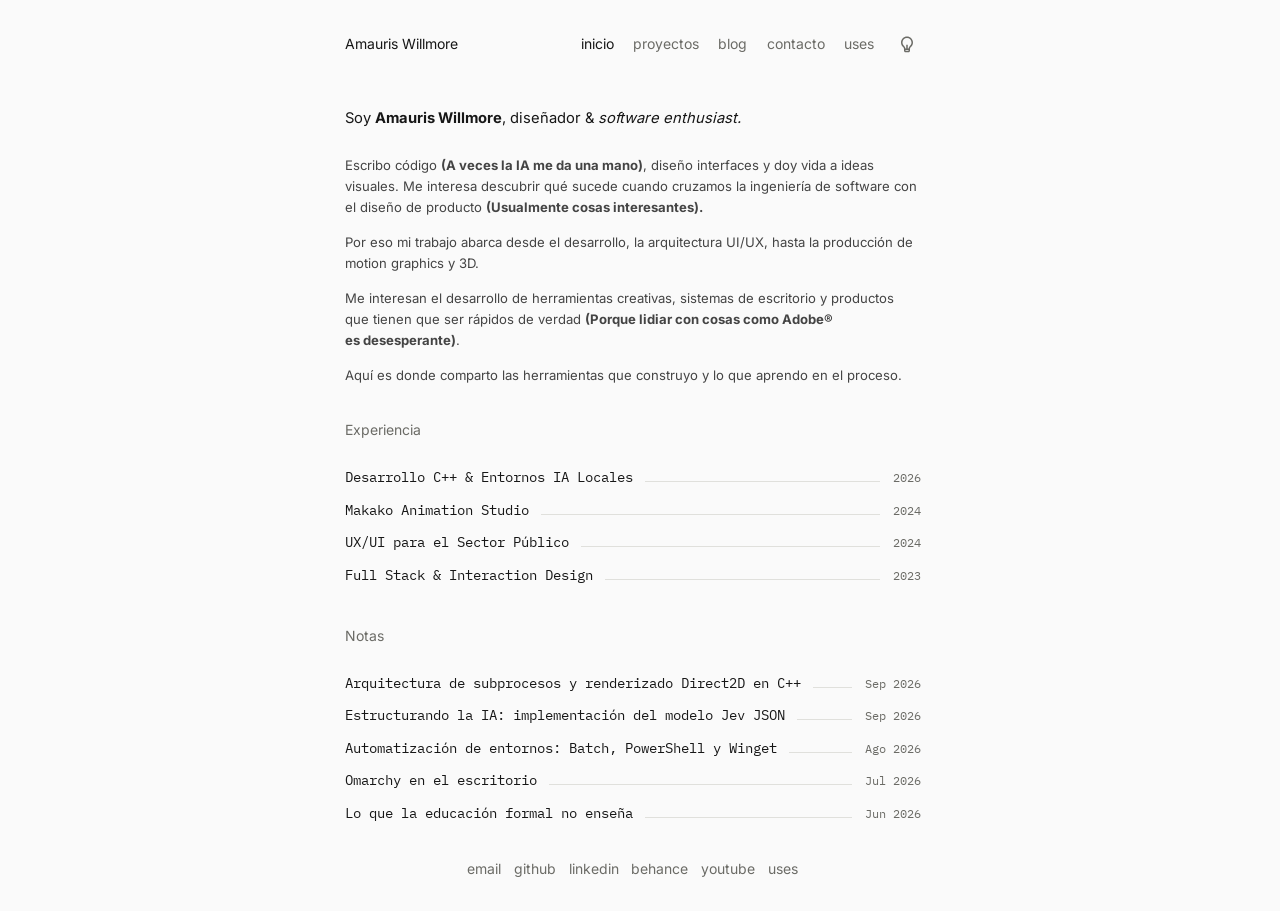
==== index.html @ b1c7f1e1 "" ====
<!DOCTYPE html>
<html lang="es">
<head>
    <meta charset="UTF-8">
    <meta name="viewport" content="width=device-width, initial-scale=1.0">
    <title>Amauris Willmore - Developer &amp; Product Designer</title>
    <meta name="description" content="Portafolio de Amauris Willmore. Developer, Product Designer (UI/UX) y especialista en producción audiovisual.">
    <meta name="theme-color" content="#fafafa" media="(prefers-color-scheme: light)">
    <meta name="theme-color" content="#0a0a0a" media="(prefers-color-scheme: dark)">
    <link rel="stylesheet" href="assets/css/main.css">
    <script src="assets/js/theme.js"></script>
</head>
<body class="is-single-screen">

    <div class="reading-progress" data-reading-progress aria-hidden="true"></div>

    <header class="site-header">
        <div class="site-title"><a href="index.html">Amauris Willmore</a></div>
        <div class="site-header__actions">
            <nav class="site-nav" aria-label="Navegación principal">
                <a href="index.html" aria-current="page">inicio</a>
                <a href="proyectos.html">proyectos</a>
                <a href="blog.html">blog</a>
                <a href="contact.html">contacto</a>
                <a href="uses.html">uses</a>
            </nav>
            <button class="theme-switch" type="button" role="switch" aria-label="Tema oscuro" aria-checked="false" data-theme-switch>
                <span class="theme-switch__icon" aria-hidden="true"></span>
            </button>
        </div>
    </header>

    <main>
        <h1 class="visually-hidden">Amauris Willmore — Diseñador de producto (UI/UX) & Software Enthusiast </h1>

        <section class="hero">
            <p class="hero__lead">Soy <b>Amauris Willmore</b>, diseñador & <i>software enthusiast.</i></p>

            <div class="prose">
                <p>Escribo código <b>(A veces la IA me da una mano)</b>, diseño interfaces y doy vida a ideas visuales. Me interesa descubrir qué sucede cuando cruzamos la ingeniería de software con el diseño de producto <b>(Usualmente cosas interesantes).</b> </p>

                <p>Por eso mi trabajo abarca desde el desarrollo, la arquitectura UI/UX, hasta la producción de motion graphics y  3D.</p>
                    
                <p>Me interesan el desarrollo de herramientas creativas, sistemas de escritorio y productos que tienen que ser rápidos de verdad <b>(Porque lidiar con cosas como Adobe® es desesperante)</b>.</p>

                <p>Aquí es donde comparto las herramientas que construyo y lo que aprendo en el proceso.</p>
            </div>
        </section>

        <div class="home-columns">
        <section class="experience">
            <h2 class="section-title">Experiencia</h2>

            <ul class="row-list">
                <li class="row">
                    <a class="row__title" href="proyectos.html">Desarrollo C++ &amp; Entornos IA Locales</a>
                    <span class="row__meta"><span>2026</span></span>
                </li>
                <li class="row">
                    <a class="row__title" href="proyectos.html">Makako Animation Studio</a>
                    <span class="row__meta"><span>2024</span></span>
                </li>
                <li class="row">
                    <a class="row__title" href="proyectos.html">UX/UI para el Sector Público</a>
                    <span class="row__meta"><span>2024</span></span>
                </li>
                <li class="row">
                    <a class="row__title" href="proyectos.html">Full Stack &amp; Interaction Design</a>
                    <span class="row__meta"><span>2023</span></span>
                </li>
            </ul>
        </section>

        <section class="writing">
            <h2 class="section-title">Notas</h2>

            <ul class="row-list">
                <li class="row">
                    <a class="row__title" href="nota-cpp.html">Arquitectura de subprocesos y renderizado Direct2D en C++</a>
                    <span class="row__meta">Sep 2026</span>
                </li>
                <li class="row">
                    <a class="row__title" href="nota-ia.html">Estructurando la IA: implementación del modelo Jev JSON</a>
                    <span class="row__meta">Sep 2026</span>
                </li>
                <li class="row">
                    <a class="row__title" href="nota-automatizacion.html">Automatización de entornos: Batch, PowerShell y Winget</a>
                    <span class="row__meta">Ago 2026</span>
                </li>
                <li class="row">
                    <a class="row__title" href="nota-omarchy.html">Omarchy en el escritorio</a>
                    <span class="row__meta">Jul 2026</span>
                </li>
                <li class="row">
                    <a class="row__title" href="nota-educacion.html">Lo que la educación formal no enseña</a>
                    <span class="row__meta">Jun 2026</span>
                </li>
            </ul>
        </section>
        </div>
    </main>

        <footer class="site-footer">
        <nav class="site-footer__links" aria-label="Enlaces del pie">
            <a href="mailto:amauriswillwork@gmail.com">email</a>
            <a href="https://github.com/amauriswill" target="_blank" rel="noopener noreferrer">github</a>
            <a href="https://www.linkedin.com/in/amauriswill/" target="_blank" rel="noopener noreferrer">linkedin</a>
            <a href="https://behance.net/amauriswill" target="_blank" rel="noopener noreferrer">behance</a>
            <a href="https://youtube.com/@amaurisfolio" target="_blank" rel="noopener noreferrer">youtube</a>
            <a href="uses.html">uses</a>
        </nav>
    </footer>

</body>
</html>
---- assets/css/main.css ----
@font-face {
    font-family: "Inter";
    font-style: normal;
    font-weight: 100 900;
    font-display: swap;
    src: url("../fonts/inter-latin.woff2") format("woff2");
    unicode-range: U+0000-00FF, U+0131, U+0152-0153, U+02BB-02BC, U+02C6, U+02DA, U+02DC, U+0304, U+0308, U+0329, U+2000-206F, U+20AC, U+2122, U+2191, U+2193, U+2212, U+2215, U+FEFF, U+FFFD;
}

@font-face {
    font-family: "IBM Plex Mono";
    font-style: normal;
    font-weight: 400;
    font-display: swap;
    src: url("../fonts/ibm-plex-mono-400-latin.woff2") format("woff2");
    unicode-range: U+0000-00FF, U+0131, U+0152-0153, U+02BB-02BC, U+02C6, U+02DA, U+02DC, U+0304, U+0308, U+0329, U+2000-206F, U+20AC, U+2122, U+2191, U+2193, U+2212, U+2215, U+FEFF, U+FFFD;
}

@font-face {
    font-family: "IBM Plex Mono";
    font-style: normal;
    font-weight: 500;
    font-display: swap;
    src: url("../fonts/ibm-plex-mono-500-latin.woff2") format("woff2");
    unicode-range: U+0000-00FF, U+0131, U+0152-0153, U+02BB-02BC, U+02C6, U+02DA, U+02DC, U+0304, U+0308, U+0329, U+2000-206F, U+20AC, U+2122, U+2191, U+2193, U+2212, U+2215, U+FEFF, U+FFFD;
}

@font-face {
    font-family: "IBM Plex Mono";
    font-style: normal;
    font-weight: 600;
    font-display: swap;
    src: url("../fonts/ibm-plex-mono-600-latin.woff2") format("woff2");
    unicode-range: U+0000-00FF, U+0131, U+0152-0153, U+02BB-02BC, U+02C6, U+02DA, U+02DC, U+0304, U+0308, U+0329, U+2000-206F, U+20AC, U+2122, U+2191, U+2193, U+2212, U+2215, U+FEFF, U+FFFD;
}


:root {
    color-scheme: light;

    --color-bg: #fafafa;
    --color-bg: light-dark(#fafafa, #0a0a0a);
    --color-text: #171717;
--color-text: light-dark(#171717, #e6e6e3);
    --color-muted: #6b6b66;
--color-muted: light-dark(#6b6b66, #8a8a85);
    --color-surface: #f0f0f0;
--color-surface: light-dark(#f0f0f0, #171717);
    --color-accent: #7c700f;
--color-accent: light-dark(#7c700f, #f7df1e);
    --color-line: #e0e0dc;
    --color-line: light-dark(#e0e0dc, #2a2a2a);
    --color-code-dark: #151515;
--code-text: #e5e4e7;
    --text-ink-soft: color-mix(in srgb, var(--color-text) 80%, var(--color-bg));

    --font-sans: "Inter", -apple-system, BlinkMacSystemFont, "Segoe UI", Roboto, Helvetica, Arial, sans-serif;
    --font-mono: "IBM Plex Mono", ui-monospace, SFMono-Regular, Menlo, Consolas, "Liberation Mono", monospace;
    --weight-regular: 400;
    --weight-medium: 500;
    --weight-semibold: 600;
--text-body: 0.9375rem;
    --text-2xs: 0.75rem;
    --text-xs: 0.85rem;
--text-sm: 0.875rem;
    --text-base: 0.95rem;
    --text-md: 1.05rem;
    --text-lg: 1.1rem;
--text-2xl: 1.875rem;
--text-prose: 1.0625rem;
    --leading: 1.6;
--leading-prose: 1.8;

    --space-3xs: 0.2rem;
    --space-2xs: 0.3rem;
    --space-xs: 0.4rem;
    --space-sm: 0.5rem;
    --space-md: 0.8rem;
    --space-lg: 1rem;
    --space-xl: 1.2rem;
    --space-2xl: 1.5rem;
    --space-3xl: 2rem;
    --space-4xl: 2.5rem;
    --space-5xl: 3rem;
    --space-7xl: 4rem;

    --reading-measure: 576px;
    --reading-measure-wide: 672px;
--page-pad-y: 6rem;
    --gutter: 1.5rem;

    --screen-pad-y: clamp(0.75rem, 3.4vh, 2.4rem);
    --screen-header-gap: clamp(1.1rem, 5.5vh, 3.5rem);
    --screen-lead-gap: clamp(0.8rem, 2.9vh, 2rem);
    --screen-para-gap: clamp(0.4rem, 1.55vh, 1.1rem);
    --screen-section-gap: clamp(0.8rem, 3.7vh, 2.5rem);
    --screen-title-gap: clamp(0.35rem, 2.2vh, 1.3rem);
    --screen-footer-gap: clamp(0.7rem, 3.2vh, 2.4rem);
    --screen-lead: clamp(0.92rem, 1.55vh, 1.02rem);
    --screen-prose: clamp(0.82rem, 1.45vh, 0.95rem);
    --screen-row-pad: clamp(0.12rem, 0.56vh, 0.46rem);
    --radius-sm: 4px;
    --radius-lg: 0.5rem;
--space-prose: 1.35rem;

    --transition-color: color 0.2s ease-in-out;
    --transition-knob: transform 0.2s ease-in-out, background-color 0.2s ease-in-out;
}

:root[data-theme="dark"] {
    color-scheme: dark;
}


*,
*::before,
*::after {
    box-sizing: border-box;
}

html {
    -webkit-text-size-adjust: 100%;
    scrollbar-gutter: stable;
}

ul[class] {
    margin: 0;
    padding: 0;
    list-style: none;
}

img {
    max-width: 100%;
    height: auto;
}


body {
    max-width: calc(var(--reading-measure) + (2 * var(--gutter)));
    margin: 0 auto;
padding: var(--page-pad-y) var(--gutter);

    font-family: var(--font-sans);
    font-size: var(--text-body);
    font-weight: var(--weight-regular);
    line-height: var(--leading);
    color: var(--color-text);
    background-color: var(--color-bg);
    transition: background-color 0.3s ease-in-out, color 0.3s ease-in-out;
    -webkit-font-smoothing: antialiased;
}

::selection {
    color: var(--color-text);
    background-color: var(--color-surface);
}

.page-wide {
    max-width: calc(var(--reading-measure-wide) + (2 * var(--gutter)));
}

a {
    color: var(--color-accent);
    text-decoration: none;
    background-image: linear-gradient(var(--color-accent), var(--color-accent));
    background-repeat: no-repeat;
    background-position: right center;
    background-size: 0% 1px;
    transition: background-size 150ms ease-in-out;
}

a:hover {
    background-size: 100% 1px;
}

.site-title a,
.site-nav a,
.site-footer a,
.article__back {
    background-image: none;
}

@media (prefers-reduced-motion: reduce) {
    a {
        transition: none;
    }
}

a:focus-visible,
button:focus-visible {
    outline: 2px solid var(--color-accent);
    outline-offset: 2px;
}

h1,
h2,
h3 {
    font-weight: var(--weight-semibold);
    margin: 0 0 var(--space-lg);
text-wrap: balance;
}

.article__title {
    margin: 0 0 var(--space-md);
    font-size: var(--text-2xl);
    font-weight: var(--weight-semibold);
line-height: 1.25;
letter-spacing: -0.025em;
}

.article__standfirst {
    margin: 0;
line-height: 1.625;
    color: var(--color-muted);
}

.prose {
    font-size: var(--text-prose);
    line-height: var(--leading-prose);
    color: var(--text-ink-soft);
}

.prose p {
    margin: 0 0 var(--space-prose);
    text-wrap: pretty;
}

.prose h2 {
    margin: 2em 0 1em;
    font-size: 1.5em;
    letter-spacing: -0.025em;
}

.prose h3 {
    margin: 1.5em 0 0.5em;
    font-size: 1.25em;
    letter-spacing: -0.025em;
}

.prose strong {
    color: var(--color-text);
}

.prose li {
    color: var(--text-ink-soft);
}

.prose li::marker {
    color: var(--color-accent);
}

.prose blockquote {
    margin: 1.6em 0;
    padding-left: 1.6em;
    border-left: 2px solid var(--color-accent);
    color: var(--color-muted);
    font-style: normal;
}

.prose img {
    width: 100%;
    border: 1px solid var(--color-line);
    border-radius: var(--radius-lg);
}

code {
    padding: 0.1em 0.35em;
    font-family: var(--font-mono);
    font-size: 0.82em;
    font-weight: var(--weight-medium);
    color: var(--color-text);
    background-color: var(--color-surface);
    border: 1px solid var(--color-line);
    border-radius: var(--radius-sm);
}

pre {
    margin: 0 0 var(--space-prose);
    padding: var(--space-lg);
    background: var(--color-code-dark);
    border: 1px solid var(--color-line);
    border-radius: var(--radius-lg);
    overflow-x: auto;
    font-size: 0.85em;
    line-height: 1.7;
    white-space: pre-wrap;
    word-break: break-word;
}

pre code {
    padding: 0;
    font-size: 0.875em;
    font-weight: var(--weight-regular);
    color: var(--code-text);
    background: none;
    border: 0;
    border-radius: 0;
}



.site-header {
    display: flex;
    justify-content: space-between;
    align-items: baseline;
    flex-wrap: wrap;
    gap: var(--space-lg);
    margin-bottom: var(--space-5xl);
}

.site-title {
    font-size: var(--text-sm);
    font-weight: var(--weight-regular);
}

.site-title a {
    color: var(--color-text);
    border-bottom: none;
}

.site-nav {
    display: flex;
    flex-wrap: wrap;
    gap: var(--space-xl);
}

.site-nav a {
    color: var(--color-muted);
    font-size: var(--text-sm);
    border-bottom: none;
    transition: var(--transition-color);
}

.site-nav a[aria-current="page"] {
    color: var(--color-text);
}

.site-nav a:hover {
    color: var(--color-accent);
}



.site-header__actions {
    display: flex;
    align-items: center;
    flex-wrap: wrap;
    gap: var(--space-xl);
}

.theme-switch {
display: none;
    align-items: center;
    padding: var(--space-2xs);
    color: var(--color-muted);
    background: none;
    border: 0;
    cursor: pointer;
    transition: var(--transition-color);
}

.js .theme-switch {
    display: inline-flex;
}

.theme-switch:hover {
    color: var(--color-text);
}

.theme-switch__icon {
    width: 1.125rem;
    height: 1.125rem;
    background-color: currentColor;
    -webkit-mask: url("../icons/lightbulb.svg") center / contain no-repeat;
    mask: url("../icons/lightbulb.svg") center / contain no-repeat;
    transition: var(--transition-knob);
}

.theme-switch[aria-checked="true"] .theme-switch__icon {
    color: var(--color-text);
    transform: rotate(-18deg);
}


body:not(.is-single-screen) {
    padding-top: var(--space-3xl);
    padding-bottom: var(--space-3xl);
}

.page-title {
    margin-top: var(--space-2xl);
    margin-bottom: var(--space-sm);
    font-size: var(--text-lg);
    line-height: 1.3;
}

.section-title {
    margin: var(--space-4xl) 0 var(--space-md);
    font-size: var(--text-sm);
    font-weight: var(--weight-regular);
    color: var(--color-muted);
}

.subtitle {
    color: var(--color-muted);
    font-size: var(--text-md);
}

.page-intro .subtitle {
    margin: 0 0 var(--space-4xl);
    line-height: var(--leading);
}


.entry {
    display: flex;
    justify-content: space-between;
    align-items: flex-start;
    padding: var(--space-lg) 0;
}

.entry__body {
    max-width: 100%;
}

.entry__title {
    display: flex;
    align-items: baseline;
    flex: 1 1 auto;
    min-width: 0;
    gap: var(--space-md);
    font-family: var(--font-mono);
    font-size: var(--text-sm);
    font-weight: var(--weight-regular);
    color: var(--color-text);
}

.entry__title::after {
    content: "";
    flex: 1 1 auto;
    min-width: var(--space-lg);
    height: 1px;
    background-color: var(--color-line);
}

.entry__title:hover,
.entry__title:focus-visible {
    color: var(--color-accent);
}

.entry__desc {
    margin: var(--space-3xs) 0 0;
    font-size: var(--text-sm);
    color: var(--color-muted);
}

.entry__meta {
    margin-left: var(--space-lg);
    font-size: var(--text-xs);
    text-align: right;
    white-space: nowrap;
    color: var(--color-muted);
}

.entry--detail {
    padding: var(--space-xl) 0;
}

.entry--detail .entry__title {
    margin-bottom: var(--space-2xs);
    font-size: var(--text-md);
}

.entry--detail .entry__desc {
    margin-top: 0;
    font-size: var(--text-base);
}

.entry--detail .entry__meta {
    margin-top: var(--space-3xs);
}

.entry--block {
    flex-direction: column;
    gap: var(--space-3xs);
    padding: var(--space-xl) 0;
}

.entry--block .entry__body {
    max-width: 100%;
}

.entry--block .entry__title {
    margin-bottom: var(--space-3xs);
    font-size: var(--text-md);
    font-weight: var(--weight-semibold);
}

.entry--block .entry__desc {
    margin-top: 0;
}


.tags {
    display: flex;
    flex-wrap: wrap;
    gap: var(--space-sm);
    margin-top: var(--space-md);
}

.tag {
    font-size: var(--text-2xs);
    color: var(--color-muted);
}


.project {
    margin-bottom: var(--space-3xl);
}

.project__header {
    display: flex;
    justify-content: space-between;
    align-items: baseline;
    gap: var(--space-md);
    margin-bottom: var(--space-2xs);
}

.project__title,
.project__role {
    font-family: var(--font-mono);
}

.project__title {
    display: flex;
    align-items: baseline;
    flex: 1 1 auto;
    min-width: 0;
    gap: var(--space-md);
    font-size: var(--text-sm);
    font-weight: var(--weight-regular);
}

.project__title::after {
    content: "";
    flex: 1 1 auto;
    min-width: var(--space-lg);
    height: 1px;
    background-color: var(--color-line);
}

.project__meta,
.entry__meta {
    font-family: var(--font-mono);
    font-size: var(--text-2xs);
}

.project__meta {
    color: var(--color-muted);
}

.project__role {
    margin: 0 0 var(--space-2xs);
    font-size: var(--text-base);
    font-weight: var(--weight-medium);
}

.project__desc {
    margin: 0;
    font-size: var(--text-base);
    color: var(--color-muted);
}


.article__context {
    display: flex;
    align-items: center;
    justify-content: space-between;
    gap: var(--space-lg);
margin-bottom: var(--space-4xl);
    font-size: var(--text-sm);
    color: var(--color-muted);
}

.article__crumbs {
    display: flex;
    align-items: center;
    gap: var(--space-2xs);
}

.article__crumbs a:hover {
    color: var(--color-text);
}

.site-time {
    font-family: var(--font-mono);
    font-size: var(--text-2xs);
    white-space: nowrap;
}

.article__header {
margin-bottom: var(--space-7xl);
}

.article__back {
    display: inline-block;
    margin-top: var(--space-3xl);
    font-weight: var(--weight-medium);
    border-bottom: none;
}


.site-footer a {
    color: var(--color-muted);
    border-bottom: none;
    transition: var(--transition-color);
}

.site-footer a:hover {
    color: var(--color-text);
}

.site-footer__note {
    flex-basis: 100%;
    margin: 0;
    font-size: var(--text-sm);
    color: var(--color-muted);
}


.section-more {
    margin: var(--space-3xl) 0 0;
    font-size: var(--text-base);
}


.credentials {
    margin: 0;
    padding-left: var(--space-xl);
    list-style: disc;
    font-size: var(--text-base);
    color: var(--color-muted);
}

.credentials li {
    margin-bottom: var(--space-3xs);
}


.reading-progress {
    position: fixed;
    top: 0;
    right: 0;
    left: 0;
    height: var(--space-3xs);
    z-index: 10;
    background-color: var(--color-accent);
    transform: scaleX(0);
    transform-origin: 0%;
}


.visually-hidden {
    position: absolute;
    width: 1px;
    height: 1px;
    margin: -1px;
    padding: 0;
    overflow: hidden;
    white-space: nowrap;
    border: 0;
    clip-path: inset(50%);
}




.hero {
    margin-bottom: var(--space-3xl);
}

.hero__lead {
    max-width: none;
    margin: 0 0 var(--space-lg);
    font-size: var(--text-md);
    line-height: 1.5;
    color: var(--color-text);
}

.hero .prose {
    max-width: 34em;
}

.hero .prose a,
.page-intro .prose a {
    color: var(--color-text);
    background-image: none;
    text-decoration: underline;
    text-underline-offset: 3px;
    text-decoration-thickness: 1px;
    text-decoration-color: var(--color-line);
    transition: var(--transition-color);
}

.hero .prose a:hover,
.page-intro .prose a:hover {
    text-decoration-color: var(--color-accent);
}


.row-list {
    margin: 0;
    padding: 0;
    list-style: none;
}

.row {
    display: flex;
    align-items: baseline;
    gap: var(--space-md);
    padding: var(--space-sm) 0;
}

.row__title {
    flex: 1 1 auto;
    display: flex;
    align-items: baseline;
    gap: var(--space-md);
    min-width: 0;
    font-family: var(--font-mono);
    font-size: var(--text-sm);
    font-weight: var(--weight-regular);
    color: var(--color-text);
    background-image: none;
}

.row__title::after {
    content: "";
    flex: 1 1 auto;
    height: 1px;
    background-color: var(--color-line);
}


.row__title:hover {
    color: var(--color-accent);
}

.row__meta {
    flex: 0 0 auto;
    display: flex;
    gap: var(--space-md);
    font-family: var(--font-mono);
    font-size: var(--text-2xs);
    color: var(--color-muted);
    white-space: nowrap;
    text-align: right;
}


.site-footer {
    display: flex;
    align-items: baseline;
    justify-content: center;
    gap: var(--space-lg);
    margin-top: var(--space-7xl);
    padding-top: var(--space-3xl);
    font-size: var(--text-sm);
}

.site-footer__links {
    display: flex;
    flex-wrap: wrap;
    justify-content: center;
    margin: 0 auto;
    gap: var(--space-md);
}

.site-footer a {
    color: var(--color-muted);
    background-image: none;
    transition: var(--transition-color);
}

.site-footer a:hover {
    color: var(--color-text);
}

@media (max-width: 550px) {
    body {
padding: var(--space-7xl) var(--gutter);
    }

    .entry {
        flex-direction: column;
        gap: var(--space-xs);
    }

    .entry__meta {
        margin-left: 0;
        text-align: left;
    }

    .entry__title::after,
    .project__title::after {
        display: none;
    }

    .project__header {
        flex-direction: column;
        gap: var(--space-3xs);
    }

    .row {
        flex-wrap: wrap;
        gap: var(--space-2xs);
    }

    .row__title::after {
        display: none;
    }

    .row__meta {
        flex-basis: 100%;
        text-align: left;
    }

    .site-footer {
        flex-direction: column;
        gap: var(--space-md);
    }
}


body.is-single-screen {
    min-height: 100vh;
    min-height: 100dvh;
    display: flex;
    flex-direction: column;
    padding-top: var(--screen-pad-y);
    padding-bottom: var(--screen-pad-y);
}

body.is-single-screen .reading-progress {
    display: none;
}

.is-single-screen .site-header {
    flex: 0 0 auto;
    margin-bottom: var(--screen-header-gap);
}

.is-single-screen .hero {
    margin-bottom: 0;
}

.is-single-screen .hero__lead {
    margin-bottom: var(--screen-lead-gap);
    font-size: var(--screen-lead);
    line-height: 1.45;
}

.is-single-screen .hero .prose {
    max-width: none;
    font-size: var(--screen-prose);
    line-height: var(--leading);
}

.is-single-screen .hero .prose p {
    margin-bottom: var(--screen-para-gap);
}

@media (max-height: 700px) {
    .is-single-screen .hero .prose p:last-child,
    .is-single-screen .hero .prose p:nth-last-child(2) {
        display: none;
    }

    .is-single-screen .row {
        padding: 0.1rem 0;
    }

    .is-single-screen .row__title,
    .is-single-screen .row__meta {
        font-size: var(--text-2xs);
        line-height: 1.35;
    }

    .is-single-screen .section-title {
        margin-bottom: var(--space-3xs);
    }

    body.is-single-screen {
        padding-top: var(--space-lg);
        padding-bottom: var(--space-lg);
    }

    .is-single-screen .site-header {
        margin-bottom: var(--space-lg);
    }

    .is-single-screen .hero__lead {
        margin-bottom: var(--space-md);
    }

    .is-single-screen .site-footer {
        margin-top: var(--space-3xl);
    }
}

.home-columns {
    min-height: 0;
}

.is-single-screen .section-title {
    margin: var(--screen-section-gap) 0 var(--screen-title-gap);
}

.is-single-screen .row {
    padding: var(--screen-row-pad) 0;
}

.is-single-screen .site-footer {
    flex: 0 0 auto;
    margin-top: var(--screen-footer-gap);
    padding-top: 0;
}
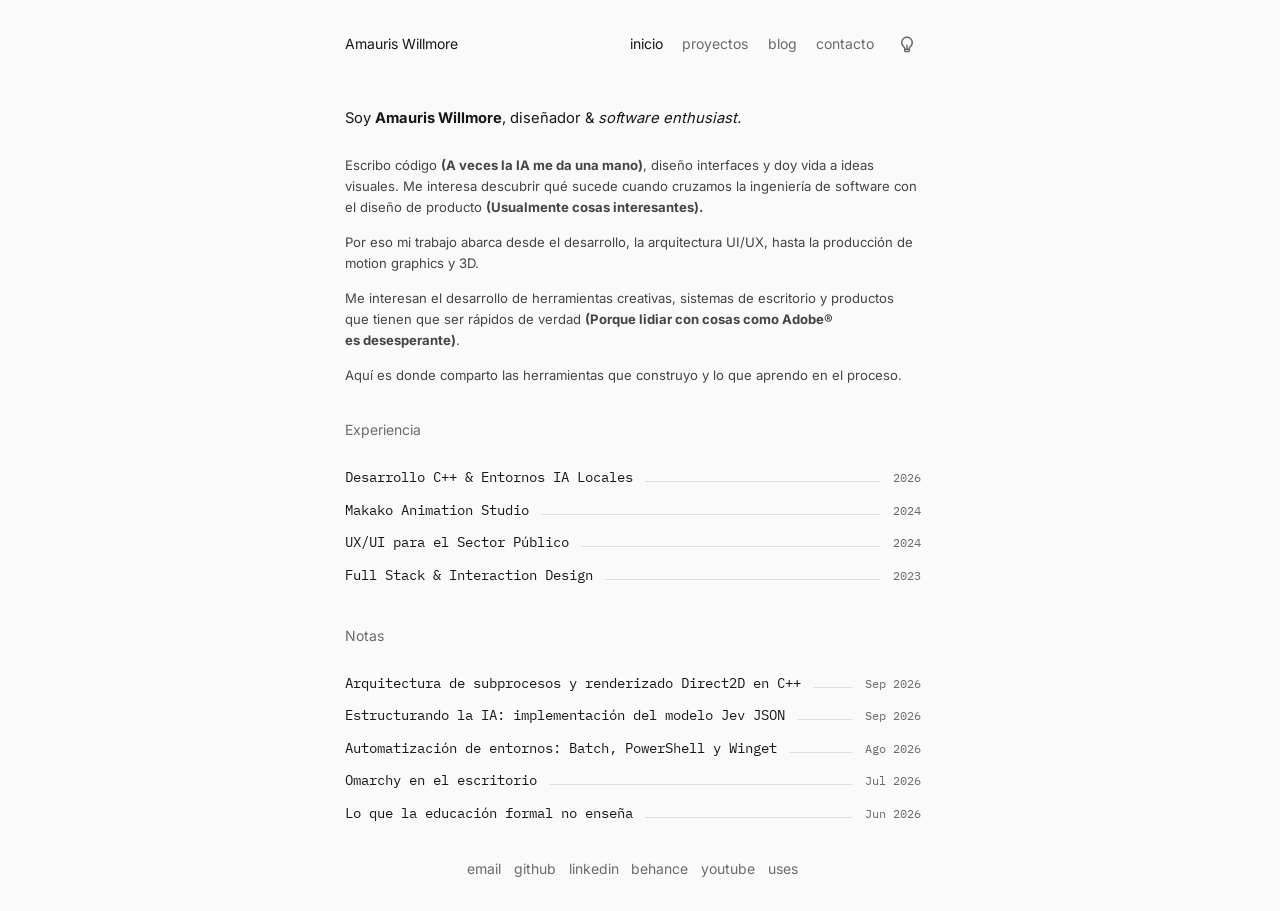
==== commit 598a5f9d: "" ====
--- a/index.html
+++ b/index.html
@@ -22,7 +22,6 @@
                 <a href="proyectos.html">proyectos</a>
                 <a href="blog.html">blog</a>
                 <a href="contact.html">contacto</a>
-                <a href="uses.html">uses</a>
             </nav>
             <button class="theme-switch" type="button" role="switch" aria-label="Tema oscuro" aria-checked="false" data-theme-switch>
                 <span class="theme-switch__icon" aria-hidden="true"></span>
--- a/assets/css/main.css
+++ b/assets/css/main.css
@@ -105,12 +105,27 @@
     --radius-lg: 0.5rem;
 --space-prose: 1.35rem;
 
-    --transition-color: color 0.2s ease-in-out;
-    --transition-knob: transform 0.2s ease-in-out, background-color 0.2s ease-in-out;
+    --transition-color: color 161ms ease-in-out;
+    --transition-knob: transform 161ms ease-in-out, background-color 161ms ease-in-out;
 }
 
 :root[data-theme="dark"] {
     color-scheme: dark;
+}
+
+@keyframes fade-in-down {
+    from {
+        opacity: 0;
+        transform: translateY(-8px);
+    }
+    to {
+        opacity: 1;
+        transform: translateY(0);
+    }
+}
+
+.is-single-screen main {
+    animation: fade-in-down 161ms ease-in-out both;
 }
 
 
@@ -148,7 +163,7 @@
     line-height: var(--leading);
     color: var(--color-text);
     background-color: var(--color-bg);
-    transition: background-color 0.3s ease-in-out, color 0.3s ease-in-out;
+    transition: background-color 161ms ease-in-out, color 161ms ease-in-out;
     -webkit-font-smoothing: antialiased;
 }
 
@@ -185,6 +200,10 @@
 @media (prefers-reduced-motion: reduce) {
     a {
         transition: none;
+    }
+
+    .is-single-screen main {
+        animation: none;
     }
 }
 
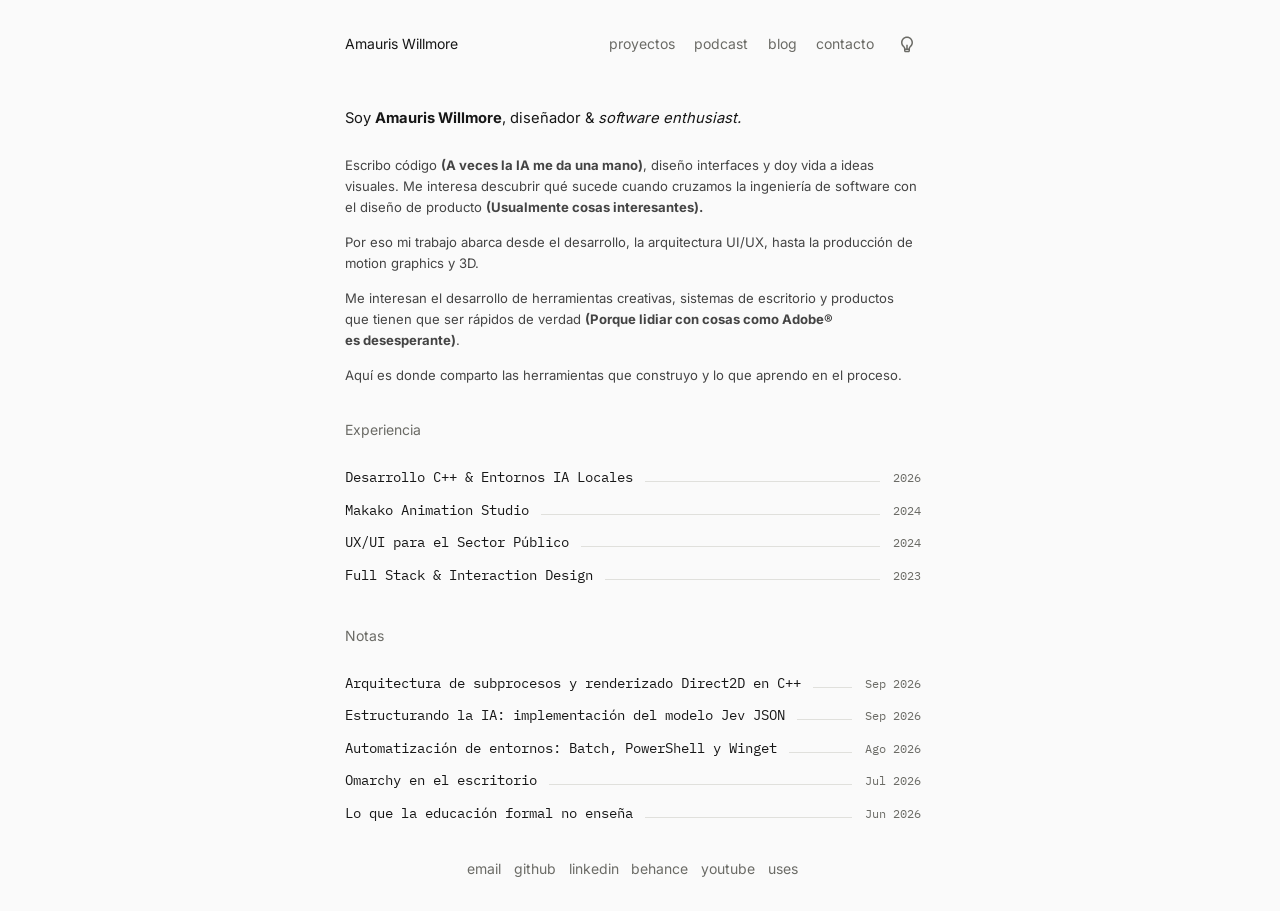
==== commit 54293970: "" ====
--- a/index.html
+++ b/index.html
@@ -7,6 +7,13 @@
     <meta name="description" content="Portafolio de Amauris Willmore. Developer, Product Designer (UI/UX) y especialista en producción audiovisual.">
     <meta name="theme-color" content="#fafafa" media="(prefers-color-scheme: light)">
     <meta name="theme-color" content="#0a0a0a" media="(prefers-color-scheme: dark)">
+    <link rel="icon" href="favicon.ico" sizes="any">
+    <link rel="icon" href="assets/icons/aw.svg" type="image/svg+xml">
+    <link rel="icon" href="assets/icons/aw-32.png" sizes="32x32" type="image/png">
+    <link rel="apple-touch-icon" href="assets/icons/aw-180.png">
+    <link rel="apple-touch-icon" href="assets/icons/aw-192.png">
+    <link rel="mask-icon" href="assets/icons/aw.svg" color="#000000">
+    <link rel="manifest" href="site.webmanifest">
     <link rel="stylesheet" href="assets/css/main.css">
     <script src="assets/js/theme.js"></script>
 </head>
@@ -18,8 +25,8 @@
         <div class="site-title"><a href="index.html">Amauris Willmore</a></div>
         <div class="site-header__actions">
             <nav class="site-nav" aria-label="Navegación principal">
-                <a href="index.html" aria-current="page">inicio</a>
                 <a href="proyectos.html">proyectos</a>
+                <a href="podcast.html">podcast</a>
                 <a href="blog.html">blog</a>
                 <a href="contact.html">contacto</a>
             </nav>
@@ -111,4 +118,4 @@
     </footer>
 
 </body>
-</html>
+</html>
--- a/assets/css/main.css
+++ b/assets/css/main.css
@@ -128,6 +128,14 @@
     animation: fade-in-down 161ms ease-in-out both;
 }
 
+@view-transition {
+    navigation: auto;
+}
+
+::view-transition-new(root) {
+    animation: fade-in-down 161ms ease-in-out both;
+}
+
 
 *,
 *::before,
@@ -203,6 +211,11 @@
     }
 
     .is-single-screen main {
+        animation: none;
+    }
+
+    ::view-transition-new(root),
+    ::view-transition-old(root) {
         animation: none;
     }
 }
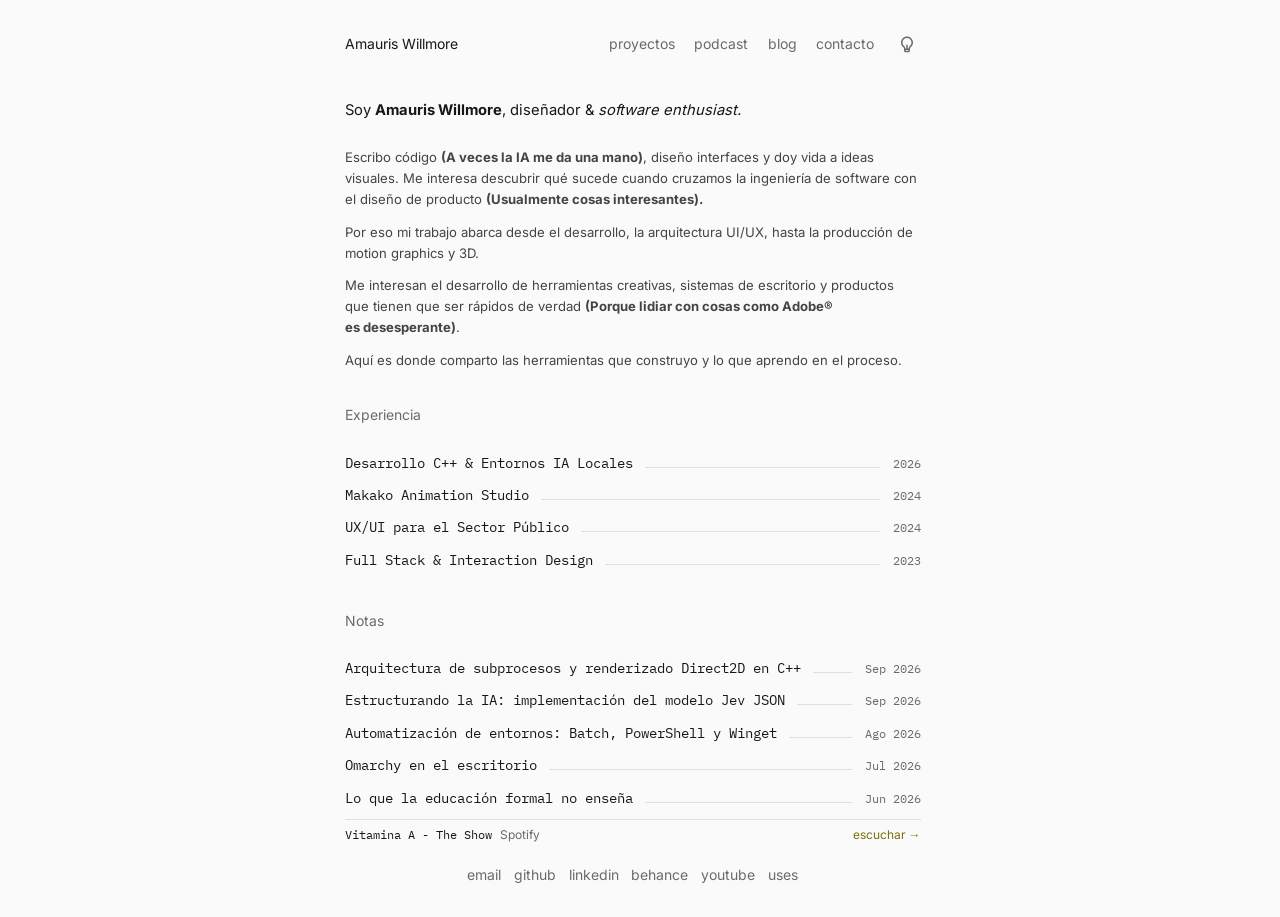
==== commit f090582a: "" ====
--- a/index.html
+++ b/index.html
@@ -106,7 +106,13 @@
         </div>
     </main>
 
-        <footer class="site-footer">
+            <div class="podcast-bar">
+            <span class="podcast-bar__title">Vitamina A - The Show</span>
+            <span class="podcast-bar__meta">Spotify</span>
+            <a class="podcast-bar__cta" href="https://open.spotify.com/show/3NXVANQZm2sh5C669LGWs9" target="_blank" rel="noopener noreferrer">escuchar &rarr;</a>
+        </div>
+
+    <footer class="site-footer">
         <nav class="site-footer__links" aria-label="Enlaces del pie">
             <a href="mailto:amauriswillwork@gmail.com">email</a>
             <a href="https://github.com/amauriswill" target="_blank" rel="noopener noreferrer">github</a>
--- a/assets/css/main.css
+++ b/assets/css/main.css
@@ -92,12 +92,12 @@
     --gutter: 1.5rem;
 
     --screen-pad-y: clamp(0.75rem, 3.4vh, 2.4rem);
-    --screen-header-gap: clamp(1.1rem, 5.5vh, 3.5rem);
+    --screen-header-gap: clamp(0.9rem, 4.6vh, 2.9rem);
     --screen-lead-gap: clamp(0.8rem, 2.9vh, 2rem);
-    --screen-para-gap: clamp(0.4rem, 1.55vh, 1.1rem);
+    --screen-para-gap: clamp(0.35rem, 1.3vh, 0.95rem);
     --screen-section-gap: clamp(0.8rem, 3.7vh, 2.5rem);
     --screen-title-gap: clamp(0.35rem, 2.2vh, 1.3rem);
-    --screen-footer-gap: clamp(0.7rem, 3.2vh, 2.4rem);
+    --screen-footer-gap: clamp(0.5rem, 2.2vh, 1.6rem);
     --screen-lead: clamp(0.92rem, 1.55vh, 1.02rem);
     --screen-prose: clamp(0.82rem, 1.45vh, 0.95rem);
     --screen-row-pad: clamp(0.12rem, 0.56vh, 0.46rem);
@@ -605,6 +605,82 @@
     color: var(--color-muted);
 }
 
+.podcast-card {
+    display: flex;
+    flex-direction: column;
+    gap: var(--space-md);
+    padding: var(--space-lg) 0;
+}
+
+.podcast-card__title {
+    display: flex;
+    align-items: baseline;
+    flex: 1 1 auto;
+    min-width: 0;
+    gap: var(--space-md);
+    font-family: var(--font-mono);
+    font-size: var(--text-sm);
+    color: var(--color-text);
+}
+
+.podcast-card__title::after {
+    content: "";
+    flex: 1 1 auto;
+    min-width: var(--space-lg);
+    height: 1px;
+    background-color: var(--color-line);
+}
+
+.podcast-card__meta {
+    font-family: var(--font-mono);
+    font-size: var(--text-2xs);
+    color: var(--color-muted);
+    white-space: nowrap;
+}
+
+.podcast-card__desc {
+    margin: 0;
+    font-size: var(--text-base);
+    color: var(--color-muted);
+}
+
+.podcast-card__frame {
+    width: 100%;
+    max-width: 100%;
+    border: 0;
+    border-radius: var(--radius-sm);
+    display: block;
+}
+
+.podcast-bar {
+    display: flex;
+    align-items: baseline;
+    flex-wrap: wrap;
+    gap: var(--space-sm);
+    margin-top: var(--space-2xs);
+    padding-top: var(--space-2xs);
+    border-top: 1px solid var(--color-line);
+    font-size: var(--text-2xs);
+}
+
+.podcast-bar__title {
+    font-family: var(--font-mono);
+    color: var(--color-text);
+}
+
+.podcast-bar__meta {
+    color: var(--color-muted);
+}
+
+.podcast-bar__cta {
+    margin-left: auto;
+    white-space: nowrap;
+}
+
+.podcast-bar__cta:hover {
+    color: var(--color-accent);
+}
+
 
 .article__context {
     display: flex;
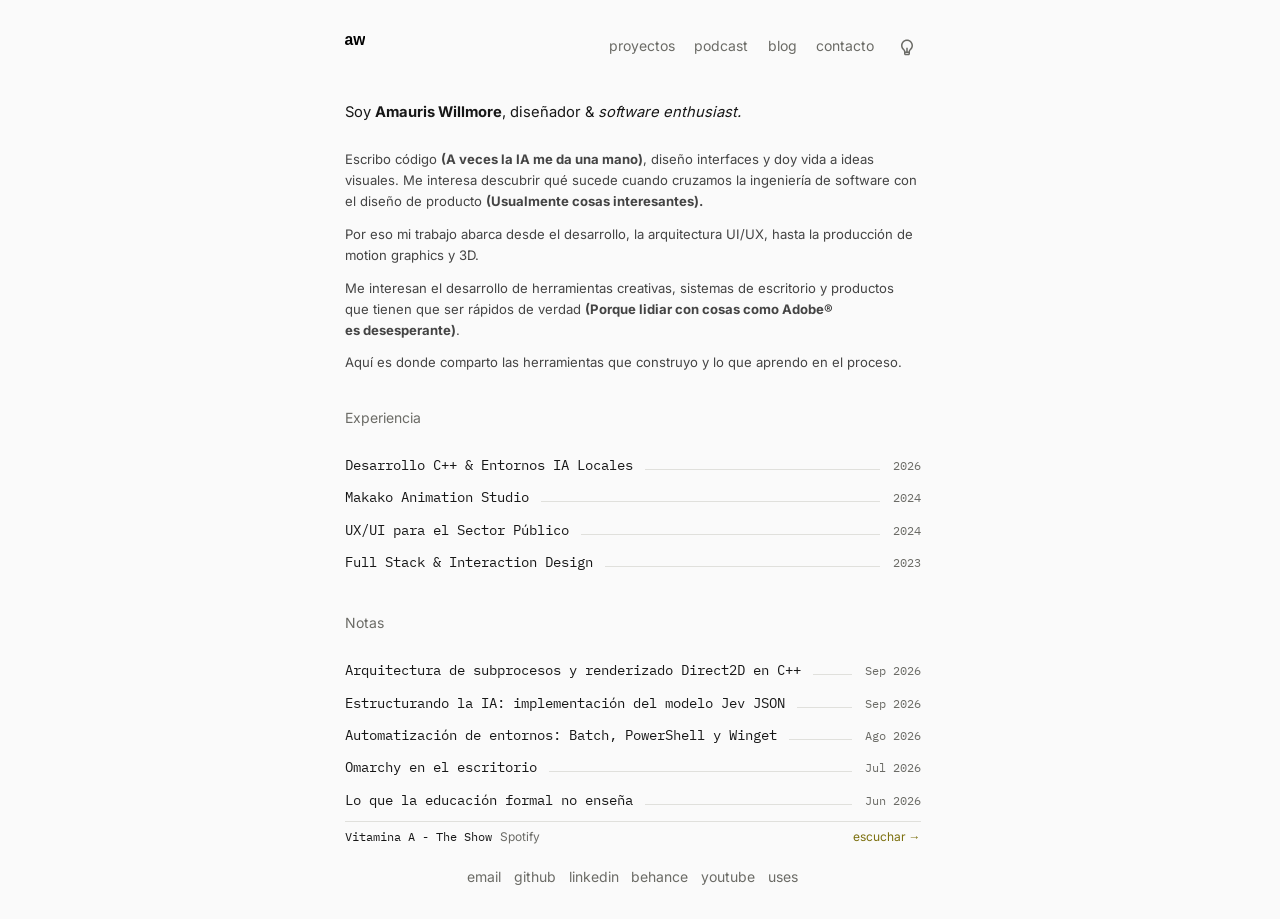
==== commit 3d5c8ed8: "" ====
--- a/index.html
+++ b/index.html
@@ -22,7 +22,7 @@
     <div class="reading-progress" data-reading-progress aria-hidden="true"></div>
 
     <header class="site-header">
-        <div class="site-title"><a href="index.html">Amauris Willmore</a></div>
+        <div class="site-title"><a href="index.html"><span class="site-title__mark" aria-hidden="true"></span><span class="visually-hidden">Amauris Willmore</span></a></div>
         <div class="site-header__actions">
             <nav class="site-nav" aria-label="Navegación principal">
                 <a href="proyectos.html">proyectos</a>
--- a/assets/css/main.css
+++ b/assets/css/main.css
@@ -352,6 +352,22 @@
     border-bottom: none;
 }
 
+.site-title a {
+    display: inline-flex;
+    align-items: center;
+}
+
+.site-title__mark {
+    display: block;
+    width: 1.3rem;
+    height: 1.3rem;
+    background: url("../icons/aw-mask.svg") center / contain no-repeat;
+}
+
+:root[data-theme="dark"] .site-title__mark {
+    filter: invert(1);
+}
+
 .site-nav {
     display: flex;
     flex-wrap: wrap;
@@ -605,14 +621,14 @@
     color: var(--color-muted);
 }
 
-.podcast-card {
+.episode-card {
     display: flex;
     flex-direction: column;
-    gap: var(--space-md);
-    padding: var(--space-lg) 0;
-}
-
-.podcast-card__title {
+    gap: var(--space-sm);
+    padding: var(--space-md) 0;
+}
+
+.episode-card__title {
     display: flex;
     align-items: baseline;
     flex: 1 1 auto;
@@ -623,7 +639,7 @@
     color: var(--color-text);
 }
 
-.podcast-card__title::after {
+.episode-card__title::after {
     content: "";
     flex: 1 1 auto;
     min-width: var(--space-lg);
@@ -631,22 +647,17 @@
     background-color: var(--color-line);
 }
 
-.podcast-card__meta {
+.episode-card__meta {
+    display: flex;
+    gap: var(--space-md);
     font-family: var(--font-mono);
     font-size: var(--text-2xs);
     color: var(--color-muted);
     white-space: nowrap;
 }
 
-.podcast-card__desc {
-    margin: 0;
-    font-size: var(--text-base);
-    color: var(--color-muted);
-}
-
-.podcast-card__frame {
+.episode-card__frame {
     width: 100%;
-    max-width: 100%;
     border: 0;
     border-radius: var(--radius-sm);
     display: block;
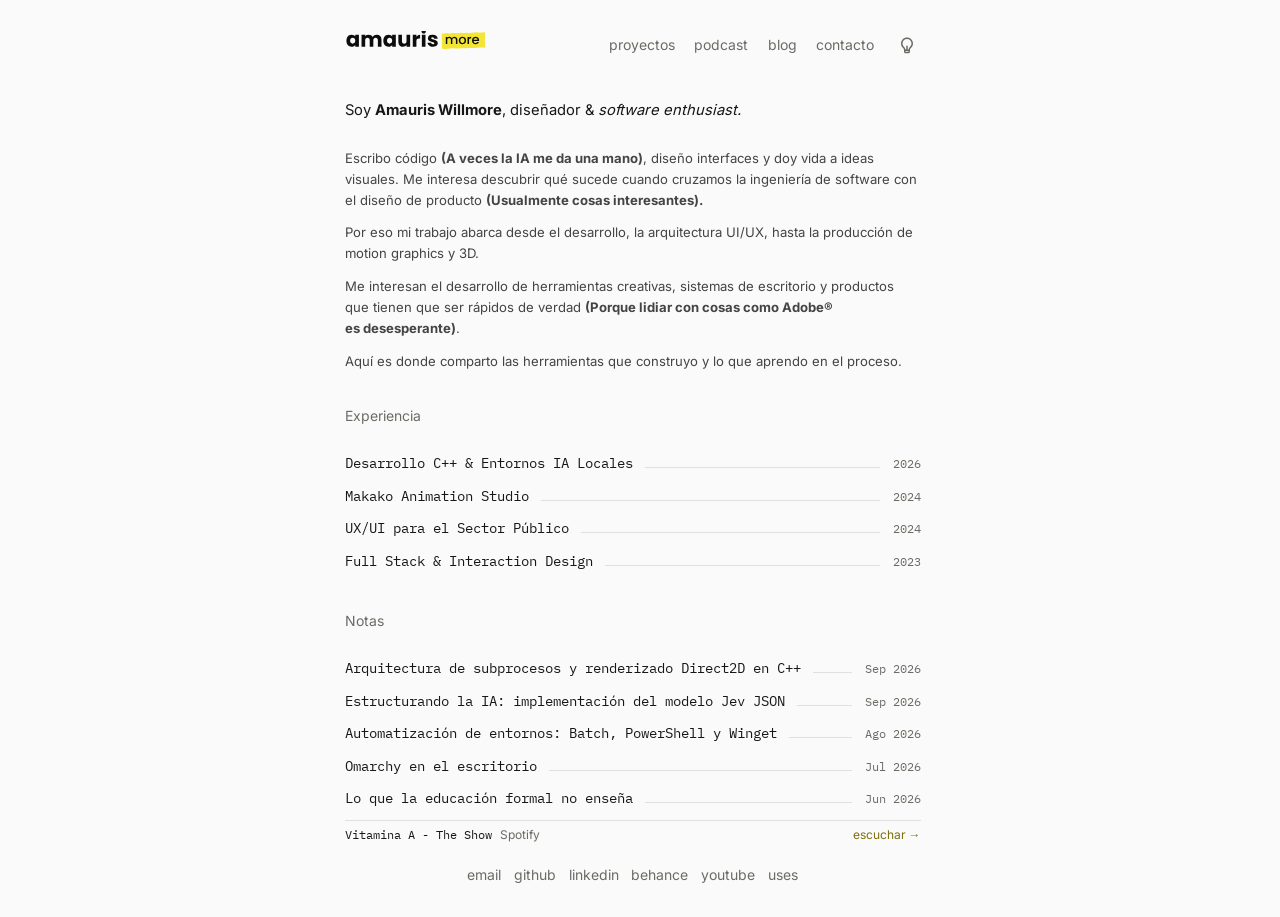
==== commit e8e838a9: "" ====
--- a/index.html
+++ b/index.html
@@ -8,11 +8,11 @@
     <meta name="theme-color" content="#fafafa" media="(prefers-color-scheme: light)">
     <meta name="theme-color" content="#0a0a0a" media="(prefers-color-scheme: dark)">
     <link rel="icon" href="favicon.ico" sizes="any">
-    <link rel="icon" href="assets/icons/aw.svg" type="image/svg+xml">
+    <link rel="icon" href="assets/icons/aw-mark.svg" type="image/svg+xml">
     <link rel="icon" href="assets/icons/aw-32.png" sizes="32x32" type="image/png">
     <link rel="apple-touch-icon" href="assets/icons/aw-180.png">
     <link rel="apple-touch-icon" href="assets/icons/aw-192.png">
-    <link rel="mask-icon" href="assets/icons/aw.svg" color="#000000">
+    <link rel="mask-icon" href="assets/icons/aw-mark.svg" color="#f2e534">
     <link rel="manifest" href="site.webmanifest">
     <link rel="stylesheet" href="assets/css/main.css">
     <script src="assets/js/theme.js"></script>
--- a/assets/css/main.css
+++ b/assets/css/main.css
@@ -359,13 +359,14 @@
 
 .site-title__mark {
     display: block;
-    width: 1.3rem;
-    height: 1.3rem;
-    background: url("../icons/aw-mask.svg") center / contain no-repeat;
+    height: 1.2rem;
+    width: auto;
+    aspect-ratio: 1268 / 170;
+    background: url("../icons/aw-logo.svg") center / contain no-repeat;
 }
 
 :root[data-theme="dark"] .site-title__mark {
-    filter: invert(1);
+    background-image: url("../icons/aw-logo-dark.svg");
 }
 
 .site-nav {
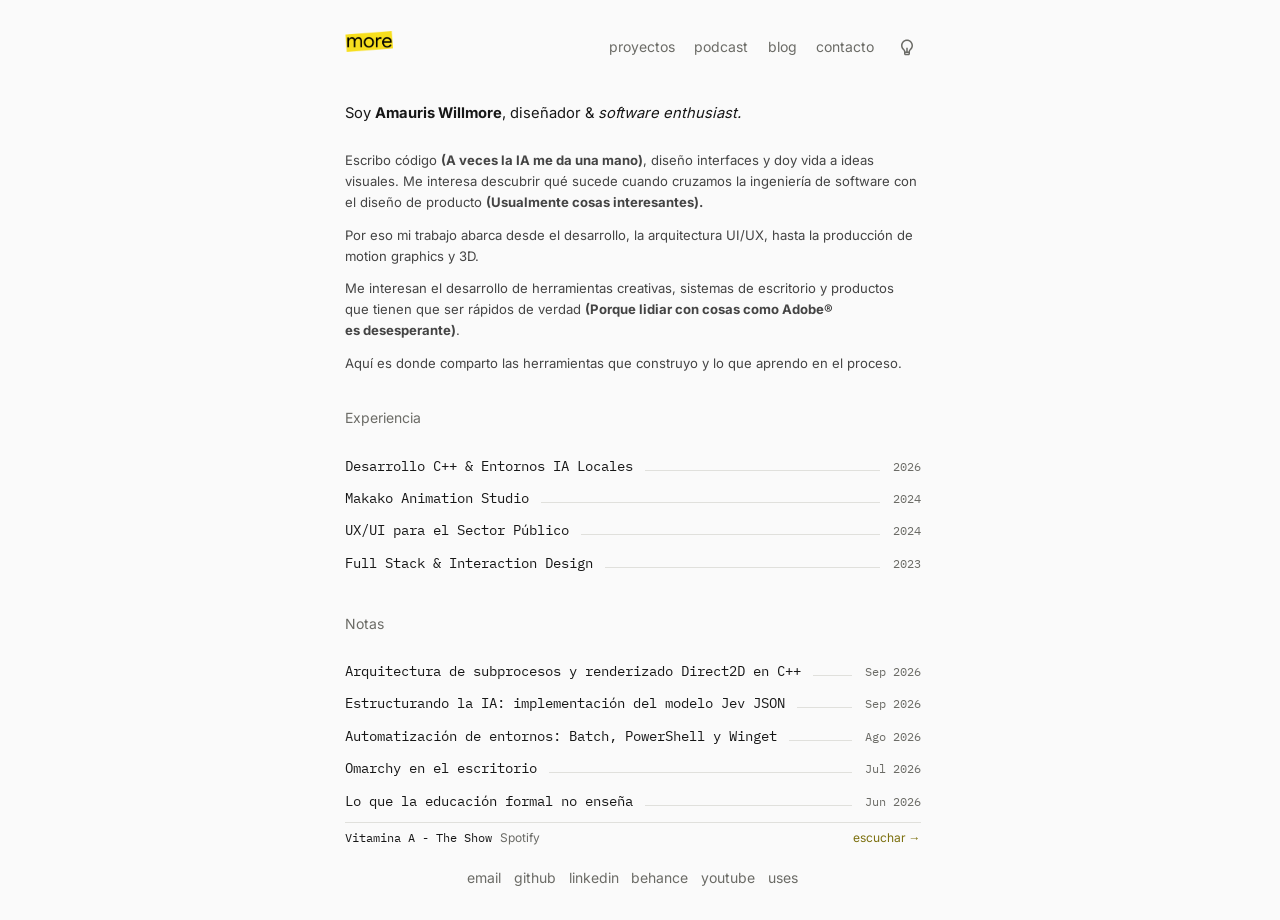
==== commit 2d31f0c0: "estilo: logo por tema, sangria unificada y podcast-bar alineada" ====
--- a/index.html
+++ b/index.html
@@ -106,11 +106,11 @@
         </div>
     </main>
 
-            <div class="podcast-bar">
-            <span class="podcast-bar__title">Vitamina A - The Show</span>
-            <span class="podcast-bar__meta">Spotify</span>
-            <a class="podcast-bar__cta" href="https://open.spotify.com/show/3NXVANQZm2sh5C669LGWs9" target="_blank" rel="noopener noreferrer">escuchar &rarr;</a>
-        </div>
+    <div class="podcast-bar">
+        <span class="podcast-bar__title">Vitamina A - The Show</span>
+        <span class="podcast-bar__meta">Spotify</span>
+        <a class="podcast-bar__cta" href="https://open.spotify.com/show/3NXVANQZm2sh5C669LGWs9" target="_blank" rel="noopener noreferrer">escuchar &rarr;</a>
+    </div>
 
     <footer class="site-footer">
         <nav class="site-footer__links" aria-label="Enlaces del pie">
--- a/assets/css/main.css
+++ b/assets/css/main.css
@@ -1,5 +1,3 @@
-
-
 @font-face {
     font-family: "Inter";
     font-style: normal;
@@ -36,24 +34,23 @@
     unicode-range: U+0000-00FF, U+0131, U+0152-0153, U+02BB-02BC, U+02C6, U+02DA, U+02DC, U+0304, U+0308, U+0329, U+2000-206F, U+20AC, U+2122, U+2191, U+2193, U+2212, U+2215, U+FEFF, U+FFFD;
 }
 
-
 :root {
     color-scheme: light;
 
     --color-bg: #fafafa;
     --color-bg: light-dark(#fafafa, #0a0a0a);
     --color-text: #171717;
---color-text: light-dark(#171717, #e6e6e3);
+    --color-text: light-dark(#171717, #e6e6e3);
     --color-muted: #6b6b66;
---color-muted: light-dark(#6b6b66, #8a8a85);
+    --color-muted: light-dark(#6b6b66, #8a8a85);
     --color-surface: #f0f0f0;
---color-surface: light-dark(#f0f0f0, #171717);
+    --color-surface: light-dark(#f0f0f0, #171717);
     --color-accent: #7c700f;
---color-accent: light-dark(#7c700f, #f7df1e);
+    --color-accent: light-dark(#7c700f, #f7df1e);
     --color-line: #e0e0dc;
     --color-line: light-dark(#e0e0dc, #2a2a2a);
     --color-code-dark: #151515;
---code-text: #e5e4e7;
+    --code-text: #e5e4e7;
     --text-ink-soft: color-mix(in srgb, var(--color-text) 80%, var(--color-bg));
 
     --font-sans: "Inter", -apple-system, BlinkMacSystemFont, "Segoe UI", Roboto, Helvetica, Arial, sans-serif;
@@ -61,17 +58,17 @@
     --weight-regular: 400;
     --weight-medium: 500;
     --weight-semibold: 600;
---text-body: 0.9375rem;
+    --text-body: 0.9375rem;
     --text-2xs: 0.75rem;
     --text-xs: 0.85rem;
---text-sm: 0.875rem;
+    --text-sm: 0.875rem;
     --text-base: 0.95rem;
     --text-md: 1.05rem;
     --text-lg: 1.1rem;
---text-2xl: 1.875rem;
---text-prose: 1.0625rem;
+    --text-2xl: 1.875rem;
+    --text-prose: 1.0625rem;
     --leading: 1.6;
---leading-prose: 1.8;
+    --leading-prose: 1.8;
 
     --space-3xs: 0.2rem;
     --space-2xs: 0.3rem;
@@ -88,7 +85,7 @@
 
     --reading-measure: 576px;
     --reading-measure-wide: 672px;
---page-pad-y: 6rem;
+    --page-pad-y: 6rem;
     --gutter: 1.5rem;
 
     --screen-pad-y: clamp(0.75rem, 3.4vh, 2.4rem);
@@ -103,7 +100,7 @@
     --screen-row-pad: clamp(0.12rem, 0.56vh, 0.46rem);
     --radius-sm: 4px;
     --radius-lg: 0.5rem;
---space-prose: 1.35rem;
+    --space-prose: 1.35rem;
 
     --transition-color: color 161ms ease-in-out;
     --transition-knob: transform 161ms ease-in-out, background-color 161ms ease-in-out;
@@ -136,7 +133,6 @@
     animation: fade-in-down 161ms ease-in-out both;
 }
 
-
 *,
 *::before,
 *::after {
@@ -159,11 +155,10 @@
     height: auto;
 }
 
-
 body {
     max-width: calc(var(--reading-measure) + (2 * var(--gutter)));
     margin: 0 auto;
-padding: var(--page-pad-y) var(--gutter);
+    padding: var(--page-pad-y) var(--gutter);
 
     font-family: var(--font-sans);
     font-size: var(--text-body);
@@ -231,20 +226,20 @@
 h3 {
     font-weight: var(--weight-semibold);
     margin: 0 0 var(--space-lg);
-text-wrap: balance;
+    text-wrap: balance;
 }
 
 .article__title {
     margin: 0 0 var(--space-md);
     font-size: var(--text-2xl);
     font-weight: var(--weight-semibold);
-line-height: 1.25;
-letter-spacing: -0.025em;
+    line-height: 1.25;
+    letter-spacing: -0.025em;
 }
 
 .article__standfirst {
     margin: 0;
-line-height: 1.625;
+    line-height: 1.625;
     color: var(--color-muted);
 }
 
@@ -331,8 +326,6 @@
     border-radius: 0;
 }
 
-
-
 .site-header {
     display: flex;
     justify-content: space-between;
@@ -350,23 +343,22 @@
 .site-title a {
     color: var(--color-text);
     border-bottom: none;
-}
-
-.site-title a {
     display: inline-flex;
     align-items: center;
 }
 
 .site-title__mark {
     display: block;
-    height: 1.2rem;
+    height: 1.35rem;
     width: auto;
-    aspect-ratio: 1268 / 170;
-    background: url("../icons/aw-logo.svg") center / contain no-repeat;
+    aspect-ratio: 245 / 108;
+    background: url("../icons/aw-logo.png") center / contain no-repeat;
 }
 
 :root[data-theme="dark"] .site-title__mark {
-    background-image: url("../icons/aw-logo-dark.svg");
+    height: 1.05rem;
+    aspect-ratio: 815 / 108;
+    background-image: url("../icons/aw-logo-dark.png");
 }
 
 .site-nav {
@@ -390,8 +382,6 @@
     color: var(--color-accent);
 }
 
-
-
 .site-header__actions {
     display: flex;
     align-items: center;
@@ -400,7 +390,7 @@
 }
 
 .theme-switch {
-display: none;
+    display: none;
     align-items: center;
     padding: var(--space-2xs);
     color: var(--color-muted);
@@ -432,7 +422,6 @@
     transform: rotate(-18deg);
 }
 
-
 body:not(.is-single-screen) {
     padding-top: var(--space-3xl);
     padding-bottom: var(--space-3xl);
@@ -461,7 +450,6 @@
     margin: 0 0 var(--space-4xl);
     line-height: var(--leading);
 }
-
 
 .entry {
     display: flex;
@@ -551,7 +539,6 @@
     margin-top: 0;
 }
 
-
 .tags {
     display: flex;
     flex-wrap: wrap;
@@ -563,7 +550,6 @@
     font-size: var(--text-2xs);
     color: var(--color-muted);
 }
-
 
 .project {
     margin-bottom: var(--space-3xl);
@@ -693,13 +679,12 @@
     color: var(--color-accent);
 }
 
-
 .article__context {
     display: flex;
     align-items: center;
     justify-content: space-between;
     gap: var(--space-lg);
-margin-bottom: var(--space-4xl);
+    margin-bottom: var(--space-4xl);
     font-size: var(--text-sm);
     color: var(--color-muted);
 }
@@ -721,7 +706,7 @@
 }
 
 .article__header {
-margin-bottom: var(--space-7xl);
+    margin-bottom: var(--space-7xl);
 }
 
 .article__back {
@@ -731,7 +716,6 @@
     border-bottom: none;
 }
 
-
 .site-footer a {
     color: var(--color-muted);
     border-bottom: none;
@@ -749,12 +733,10 @@
     color: var(--color-muted);
 }
 
-
 .section-more {
     margin: var(--space-3xl) 0 0;
     font-size: var(--text-base);
 }
-
 
 .credentials {
     margin: 0;
@@ -767,7 +749,6 @@
 .credentials li {
     margin-bottom: var(--space-3xs);
 }
-
 
 .reading-progress {
     position: fixed;
@@ -781,7 +762,6 @@
     transform-origin: 0%;
 }
 
-
 .visually-hidden {
     position: absolute;
     width: 1px;
@@ -794,9 +774,6 @@
     clip-path: inset(50%);
 }
 
-
-
-
 .hero {
     margin-bottom: var(--space-3xl);
 }
@@ -829,7 +806,6 @@
     text-decoration-color: var(--color-accent);
 }
 
-
 .row-list {
     margin: 0;
     padding: 0;
@@ -863,7 +839,6 @@
     background-color: var(--color-line);
 }
 
-
 .row__title:hover {
     color: var(--color-accent);
 }
@@ -878,7 +853,6 @@
     white-space: nowrap;
     text-align: right;
 }
-
 
 .site-footer {
     display: flex;
@@ -910,7 +884,7 @@
 
 @media (max-width: 550px) {
     body {
-padding: var(--space-7xl) var(--gutter);
+        padding: var(--space-7xl) var(--gutter);
     }
 
     .entry {
@@ -952,7 +926,6 @@
         gap: var(--space-md);
     }
 }
-
 
 body.is-single-screen {
     min-height: 100vh;
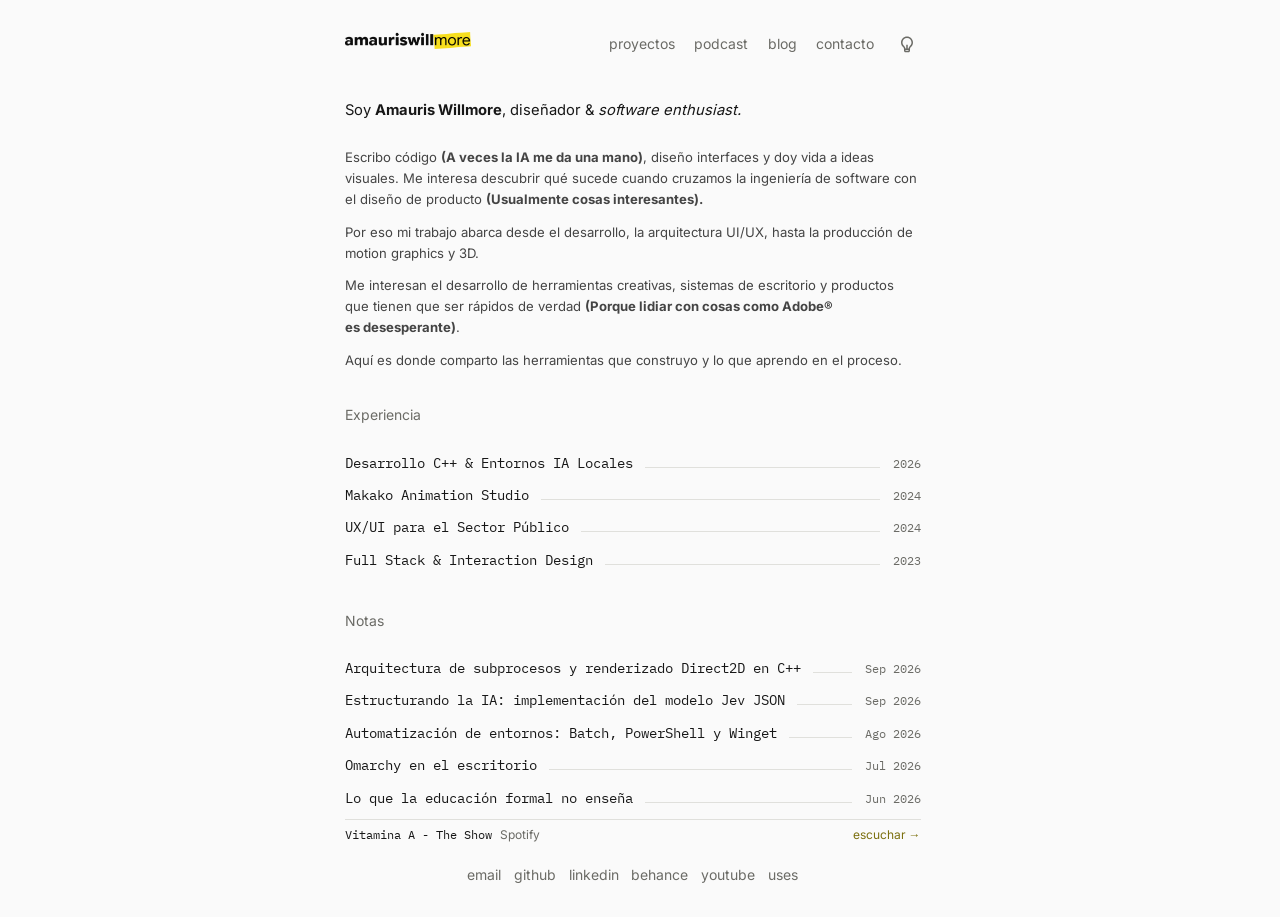
==== commit 73a1ff13: "movil: zonas tactiles de 44px, preload de fuente y svg muertos fuera" ====
--- a/index.html
+++ b/index.html
@@ -14,6 +14,7 @@
     <link rel="apple-touch-icon" href="assets/icons/aw-192.png">
     <link rel="mask-icon" href="assets/icons/aw-mark.svg" color="#f2e534">
     <link rel="manifest" href="site.webmanifest">
+    <link rel="preload" href="assets/fonts/inter-latin.woff2" as="font" type="font/woff2" crossorigin>
     <link rel="stylesheet" href="assets/css/main.css">
     <script src="assets/js/theme.js"></script>
 </head>
--- a/assets/css/main.css
+++ b/assets/css/main.css
@@ -85,6 +85,11 @@
 
     --reading-measure: 576px;
     --reading-measure-wide: 672px;
+
+    /* Zona tactil. 44px es el minimo recomendado por Apple (HIG) y Material;
+       por debajo de eso el dedo tapa el enlace y se falla la pulsacion. */
+    --touch-target: 2.75rem;
+    --touch-pad: 0.75rem;
     --page-pad-y: 6rem;
     --gutter: 1.5rem;
 
@@ -349,15 +354,13 @@
 
 .site-title__mark {
     display: block;
-    height: 1.35rem;
+    height: 1.05rem;
     width: auto;
-    aspect-ratio: 245 / 108;
+    aspect-ratio: 815 / 108;
     background: url("../icons/aw-logo.png") center / contain no-repeat;
 }
 
 :root[data-theme="dark"] .site-title__mark {
-    height: 1.05rem;
-    aspect-ratio: 815 / 108;
     background-image: url("../icons/aw-logo-dark.png");
 }
 
@@ -925,6 +928,46 @@
         flex-direction: column;
         gap: var(--space-md);
     }
+
+    /* Zona tactil minima de 44px. El alto se fija con padding, no con altura,
+       para que un titulo largo de dos lineas no se recorte; el ancho lo
+       determina el texto, salvo en los enlaces cortos de la navegacion. */
+    .site-nav a,
+    .site-footer a {
+        display: inline-flex;
+        align-items: center;
+        justify-content: center;
+        min-height: var(--touch-target);
+        min-width: var(--touch-target);
+    }
+
+    .row__title,
+    .entry__title {
+        padding-block: var(--touch-pad);
+        min-height: var(--touch-target);
+    }
+
+    /* El logo es una imagen: el texto alternativo no hereda caja. */
+    .site-title a {
+        min-height: var(--touch-target);
+        min-width: var(--touch-target);
+    }
+
+    .podcast-bar__cta,
+    .article__back,
+    .article__crumbs a {
+        display: inline-flex;
+        align-items: center;
+        min-height: var(--touch-target);
+        min-width: var(--touch-target);
+    }
+
+    .theme-switch {
+        min-width: var(--touch-target);
+        min-height: var(--touch-target);
+        padding: 0;
+        justify-content: center;
+    }
 }
 
 body.is-single-screen {
